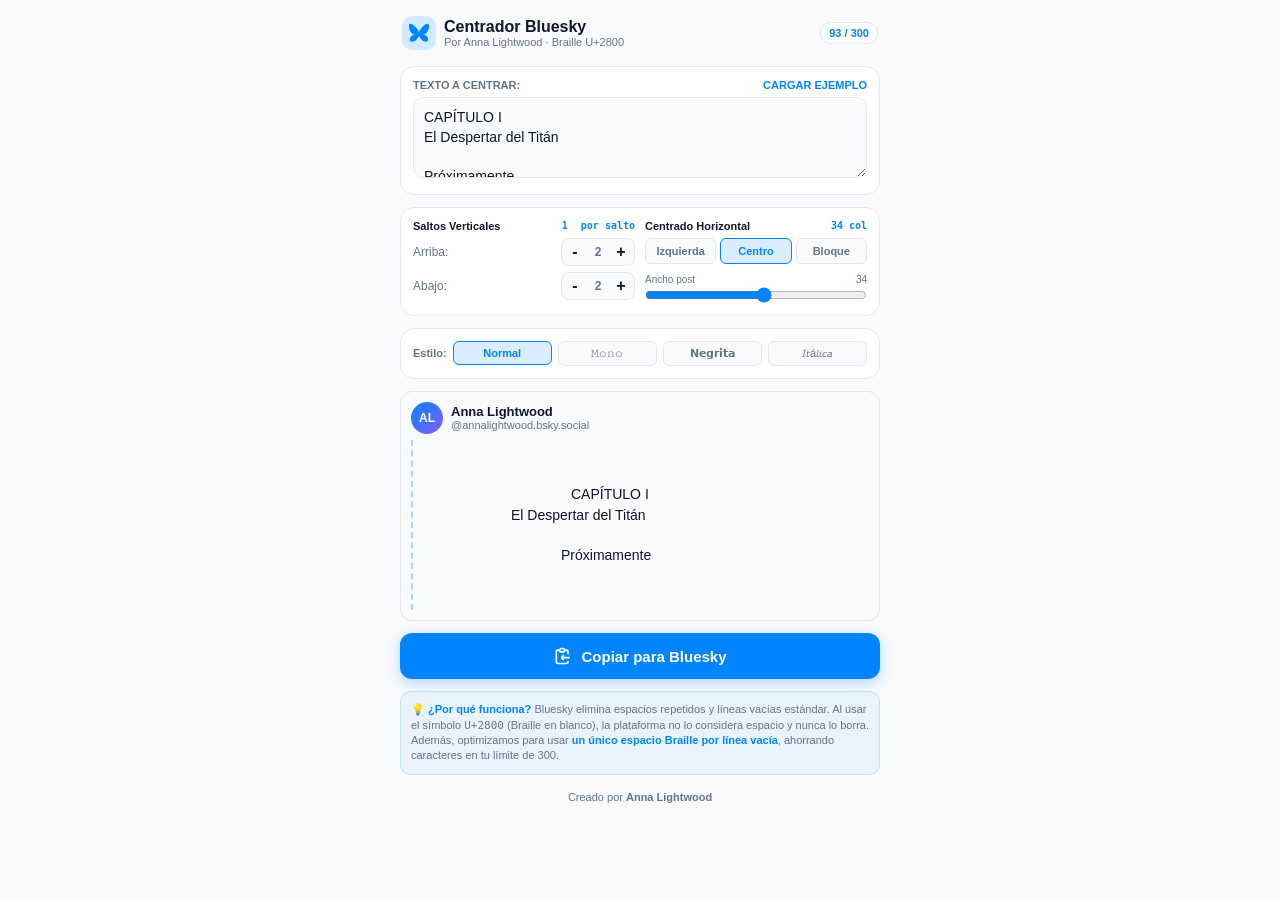
==== pwa/index.html @ 3cefa794 "Set Anna Lightwood as creator in pwa/index.html" ====
<!DOCTYPE html>
<html lang="es">
<head>
  <meta charset="UTF-8">
  <meta name="viewport" content="width=device-width, initial-scale=1.0, maximum-scale=1.0, user-scalable=no">
  <title>Centrador Bluesky - Anna Lightwood</title>
  <link rel="manifest" href="manifest.json">
  <meta name="author" content="Anna Lightwood">
  <meta name="theme-color" content="#0085ff">
  <meta name="apple-mobile-web-app-capable" content="yes">
  <meta name="apple-mobile-web-app-status-bar-style" content="black-translucent">
  <link rel="apple-touch-icon" href="icon192.png">
  <style>
    :root {
      --bg: #0f141c;
      --card: #161e2e;
      --border: #243044;
      --text: #f1f5f9;
      --muted: #94a3b8;
      --primary: #0085ff;
      --primary-active: #006ed6;
      --success: #10b981;
      --warning: #f59e0b;
      --danger: #ef4444;
    }
    @media (prefers-color-scheme: light) {
      :root {
        --bg: #f8fafc;
        --card: #ffffff;
        --border: #e2e8f0;
        --text: #0f172a;
        --muted: #64748b;
        --primary: #0085ff;
        --primary-active: #0070d8;
      }
    }
    * { box-sizing: border-box; margin: 0; padding: 0; }
    body {
      background-color: var(--bg);
      color: var(--text);
      font-family: -apple-system, BlinkMacSystemFont, "Segoe UI", Roboto, Helvetica, Arial, sans-serif;
      min-height: 100vh;
      display: flex;
      flex-direction: column;
      align-items: center;
      padding: 12px;
      user-select: none;
    }
    .app-container {
      width: 100%;
      max-width: 480px;
      display: flex;
      flex-direction: column;
      gap: 12px;
    }
    header {
      display: flex;
      justify-content: space-between;
      align-items: center;
      padding: 4px 2px;
    }
    .header-brand {
      display: flex;
      align-items: center;
      gap: 8px;
    }
    .brand-icon {
      width: 34px;
      height: 34px;
      background: rgba(0, 133, 255, 0.15);
      border-radius: 10px;
      display: flex;
      align-items: center;
      justify-content: center;
    }
    .brand-icon svg { width: 22px; height: 22px; fill: var(--primary); }
    h1 { font-size: 16px; font-weight: 700; }
    .brand-sub { font-size: 11px; color: var(--muted); }
    .badge {
      font-size: 11px;
      font-weight: 700;
      padding: 4px 8px;
      border-radius: 12px;
      background: var(--card);
      border: 1px solid var(--border);
      color: var(--primary);
    }
    .badge.warn { color: var(--warning); border-color: var(--warning); background: rgba(245, 158, 11, 0.1); }
    .badge.error { color: var(--danger); border-color: var(--danger); background: rgba(239, 68, 68, 0.1); }

    /* Cards */
    .card {
      background: var(--card);
      border: 1px solid var(--border);
      border-radius: 14px;
      padding: 12px;
    }
    label.card-label {
      display: flex;
      justify-content: space-between;
      font-size: 11px;
      font-weight: 700;
      text-transform: uppercase;
      color: var(--muted);
      margin-bottom: 6px;
    }
    textarea {
      width: 100%;
      background: var(--bg);
      border: 1px solid var(--border);
      color: var(--text);
      border-radius: 10px;
      padding: 10px;
      font-size: 14px;
      line-height: 1.4;
      font-family: inherit;
      resize: vertical;
      min-height: 70px;
    }
    textarea:focus { outline: none; border-color: var(--primary); }

    /* Grid settings */
    .grid-2 {
      display: grid;
      grid-template-columns: 1fr 1fr;
      gap: 10px;
    }
    .setting-box {
      display: flex;
      flex-direction: column;
      gap: 6px;
    }
    .setting-title {
      font-size: 11px;
      font-weight: 700;
      display: flex;
      justify-content: space-between;
    }
    .setting-title small { font-family: monospace; color: var(--primary); font-size: 10px; }
    .stepper-row {
      display: flex;
      justify-content: space-between;
      align-items: center;
      font-size: 12px;
      color: var(--muted);
    }
    .stepper {
      display: flex;
      align-items: center;
      background: var(--bg);
      border: 1px solid var(--border);
      border-radius: 8px;
    }
    .step-btn {
      width: 26px;
      height: 26px;
      background: none;
      border: none;
      color: var(--text);
      font-size: 16px;
      font-weight: bold;
      cursor: pointer;
    }
    .step-val {
      width: 20px;
      text-align: center;
      font-weight: bold;
      font-size: 12px;
    }
    .button-group {
      display: flex;
      gap: 4px;
    }
    .btn-toggle {
      flex: 1;
      padding: 6px 0;
      background: var(--bg);
      border: 1px solid var(--border);
      color: var(--muted);
      font-size: 11px;
      font-weight: 600;
      border-radius: 6px;
      cursor: pointer;
    }
    .btn-toggle.active {
      background: rgba(0, 133, 255, 0.15);
      border-color: var(--primary);
      color: var(--primary);
    }
    .range-wrap {
      display: flex;
      flex-direction: column;
      gap: 2px;
      margin-top: 4px;
    }
    .range-label {
      display: flex;
      justify-content: space-between;
      font-size: 10px;
      color: var(--muted);
    }
    input[type="range"] {
      width: 100%;
      accent-color: var(--primary);
    }

    /* Style Selector */
    .style-bar {
      display: flex;
      align-items: center;
      justify-content: space-between;
      gap: 6px;
    }
    .pill {
      flex: 1;
      padding: 5px 0;
      background: var(--bg);
      border: 1px solid var(--border);
      color: var(--muted);
      font-size: 11px;
      border-radius: 6px;
      cursor: pointer;
      text-align: center;
    }
    .pill.active {
      background: rgba(0, 133, 255, 0.15);
      border-color: var(--primary);
      color: var(--primary);
      font-weight: 700;
    }

    /* Preview */
    .preview-feed {
      background: var(--bg);
      border: 1px solid var(--border);
      border-radius: 12px;
      padding: 10px;
    }
    .preview-header {
      display: flex;
      align-items: center;
      gap: 8px;
      margin-bottom: 6px;
    }
    .avatar {
      width: 32px;
      height: 32px;
      border-radius: 50%;
      background: linear-gradient(135deg, #0085ff, #8b5cf6);
      color: white;
      font-weight: bold;
      font-size: 12px;
      display: flex;
      align-items: center;
      justify-content: center;
    }
    .user-info .u-name { font-size: 13px; font-weight: 700; }
    .user-info .u-handle { font-size: 11px; color: var(--muted); }
    .post-content {
      white-space: pre-wrap;
      font-size: 14px;
      line-height: 1.45;
      padding: 4px 8px;
      border-left: 2px dashed rgba(0, 133, 255, 0.3);
      min-height: 48px;
      user-select: text;
    }

    /* Primary copy button */
    .btn-copy {
      width: 100%;
      padding: 13px;
      background: var(--primary);
      color: white;
      border: none;
      border-radius: 12px;
      font-size: 15px;
      font-weight: 700;
      display: flex;
      align-items: center;
      justify-content: center;
      gap: 8px;
      cursor: pointer;
      box-shadow: 0 4px 14px rgba(0, 133, 255, 0.3);
      transition: all 0.2s ease;
    }
    .btn-copy:active { transform: scale(0.98); }
    .btn-copy.copied {
      background: var(--success);
      box-shadow: 0 4px 14px rgba(16, 185, 129, 0.3);
    }
    .btn-install {
      display: none;
      width: 100%;
      padding: 8px;
      background: rgba(0, 133, 255, 0.12);
      border: 1px dashed var(--primary);
      color: var(--primary);
      font-size: 12px;
      font-weight: 600;
      border-radius: 8px;
      cursor: pointer;
      text-align: center;
    }

    /* Explanation */
    .tip-box {
      font-size: 11px;
      line-height: 1.4;
      color: var(--muted);
      background: rgba(0, 133, 255, 0.06);
      border: 1px solid rgba(0, 133, 255, 0.15);
      border-radius: 10px;
      padding: 10px;
    }
    .tip-box strong { color: var(--primary); }
    .creator-footer {
      text-align: center;
      font-size: 11px;
      color: var(--muted);
      padding: 4px 0 10px;
    }
  </style>
</head>
<body>
  <div class="app-container">
    <header>
      <div class="header-brand">
        <div class="brand-icon">
          <svg viewBox="0 0 24 24">
            <path d="M12 10.8c-1.087-2.114-4.046-6.053-6.798-7.995C2.566 1.01 1 1.6 1 4.5c0 2.8 1.4 8.8 7.5 9.5-3.8 0-6.5 2-6.5 5 0 2.8 3.5 3.5 6.5 1 2.5-2 3.5-5 3.5-5s1 3 3.5 5c3 2.5 6.5 1.8 6.5-1 0-3-2.7-5-6.5-5 6.1-.7 7.5-6.7 7.5-9.5 0-2.9-1.566-3.49-4.202-1.695C16.046 4.747 13.087 8.686 12 10.8z"/>
          </svg>
        </div>
        <div>
          <h1>Centrador Bluesky</h1>
          <div class="brand-sub">Por Anna Lightwood · Braille U+2800</div>
        </div>
      </div>
      <div id="badge" class="badge">
        <span id="charCount">0</span> / 300
      </div>
    </header>

    <!-- Install PWA prompt -->
    <button id="installBtn" class="btn-install">📱 Instalar como App en tu Móvil</button>

    <!-- Input text -->
    <div class="card">
      <label class="card-label">
        <span>Texto a centrar:</span>
        <span style="cursor:pointer; color:var(--primary);" onclick="loadSample()">Cargar ejemplo</span>
      </label>
      <textarea id="inputText" rows="3" placeholder="Escribe aquí tu texto..."></textarea>
    </div>

    <!-- Controls -->
    <div class="card grid-2">
      <!-- Vertical -->
      <div class="setting-box">
        <div class="setting-title">
          <span>Saltos Verticales</span>
          <small>1⠀ por salto</small>
        </div>
        <div class="stepper-row">
          <span>Arriba:</span>
          <div class="stepper">
            <button class="step-btn" onclick="stepVal('top', -1)">-</button>
            <span id="topVal" class="step-val">2</span>
            <button class="step-btn" onclick="stepVal('top', 1)">+</button>
          </div>
        </div>
        <div class="stepper-row">
          <span>Abajo:</span>
          <div class="stepper">
            <button class="step-btn" onclick="stepVal('bottom', -1)">-</button>
            <span id="bottomVal" class="step-val">2</span>
            <button class="step-btn" onclick="stepVal('bottom', 1)">+</button>
          </div>
        </div>
      </div>

      <!-- Horizontal -->
      <div class="setting-box">
        <div class="setting-title">
          <span>Centrado Horizontal</span>
          <small id="colLabel">34 col</small>
        </div>
        <div class="button-group">
          <button id="btnAlignNone" class="btn-toggle" onclick="setAlign('none')">Izquierda</button>
          <button id="btnAlignCenter" class="btn-toggle active" onclick="setAlign('center')">Centro</button>
          <button id="btnAlignRel" class="btn-toggle" onclick="setAlign('relative')">Bloque</button>
        </div>
        <div class="range-wrap">
          <div class="range-label">
            <span>Ancho post</span>
            <span id="widthDisp">34</span>
          </div>
          <input type="range" id="widthRange" min="20" max="46" value="34" oninput="updateWidth(this.value)">
        </div>
      </div>
    </div>

    <!-- Typography -->
    <div class="card style-bar">
      <span style="font-size:11px; font-weight:700; color:var(--muted);">Estilo:</span>
      <button id="stNormal" class="pill active" onclick="setStyle('normal')">Normal</button>
      <button id="stMono" class="pill" onclick="setStyle('mono')">𝙼𝚘𝚗𝚘</button>
      <button id="stBold" class="pill" onclick="setStyle('bold')">𝗡𝗲𝗴𝗿𝗶𝘁𝗮</button>
      <button id="stItalic" class="pill" onclick="setStyle('italic')">𝘐𝘵á𝘭𝘪𝘤𝘢</button>
    </div>

    <!-- Live Preview -->
    <div class="card preview-feed">
      <div class="preview-header">
        <div class="avatar">AL</div>
        <div class="user-info">
          <div class="u-name">Anna Lightwood</div>
          <div class="u-handle">@annalightwood.bsky.social</div>
        </div>
      </div>
      <div id="previewBox" class="post-content"></div>
    </div>

    <!-- Copy CTA -->
    <button id="copyBtn" class="btn-copy" onclick="copyResult()">
      <svg width="20" height="20" viewBox="0 0 24 24" fill="none" stroke="currentColor" stroke-width="2">
        <path d="M8 5H6a2 2 0 00-2 2v12a2 2 0 002 2h10a2 2 0 002-2v-1M8 5a2 2 0 002 2h2a2 2 0 002-2M8 5a2 2 0 012-2h2a2 2 0 012 2m0 0h2a2 2 0 012 2v3m2 4H10m0 0l3-3m-3 3l3 3"/>
      </svg>
      <span id="copyLabel">Copiar para Bluesky</span>
    </button>

    <!-- Tips -->
    <div class="tip-box">
      <strong>💡 ¿Por qué funciona?</strong> Bluesky elimina espacios repetidos y líneas vacías estándar. Al usar el símbolo <code>U+2800</code> (Braille en blanco), la plataforma no lo considera espacio y nunca lo borra. Además, optimizamos para usar <strong>un único espacio Braille por línea vacía</strong>, ahorrando caracteres en tu límite de 300.
    </div>

    <div class="creator-footer">
      Creado por <strong>Anna Lightwood</strong>
    </div>
  </div>

  <script>
    const BRAILLE = '\u2800';
    let state = {
      top: 2,
      bottom: 2,
      align: 'center',
      width: 34,
      style: 'normal'
    };

    const maps = {
      mono: {
        base: 'abcdefghijklmnopqrstuvwxyzABCDEFGHIJKLMNOPQRSTUVWXYZ0123456789',
        target: '𝚊𝚋𝚌𝚍𝚎𝚏𝚐𝚑𝚒𝚓𝚔𝚕𝚖𝚗𝚘𝚙𝚚𝚛𝚜𝚝𝚞𝚟𝚠𝚡𝚢𝚣𝙰𝙱𝙲𝙳𝙴𝙵𝙶𝙷𝙸𝙹𝙺𝙻𝙼𝙽𝙾𝙿𝚀𝚁𝚂𝚃𝚄𝚅𝚆𝚇𝚈𝚉𝟶𝟷𝟸𝟹𝟺𝟻𝟼𝟽𝟾𝟿'
      },
      bold: {
        base: 'abcdefghijklmnopqrstuvwxyzABCDEFGHIJKLMNOPQRSTUVWXYZ0123456789',
        target: '𝗮𝗯𝗰𝗱𝗲𝗳𝗴𝗵𝗶𝗷𝗸𝗹𝗺𝗻𝗼𝗽𝗾𝗿𝘀𝘁𝘂𝘃𝘄𝘅𝘆𝘇𝗔𝗕𝗖𝗗𝗘𝗙𝗚𝗛𝗜𝗝𝗞𝗟𝗠𝗡𝗢𝗣𝗤𝗥𝗦𝗧𝗨𝗩𝗪𝗫𝗬𝗭𝟬𝟭𝟮𝟯𝟰𝟱𝟲𝟳𝟴𝟵'
      },
      italic: {
        base: 'abcdefghijklmnopqrstuvwxyzABCDEFGHIJKLMNOPQRSTUVWXYZ',
        target: '𝘢𝘣𝘤𝘥𝘦𝚏𝚐𝘩𝘪𝘫𝘬𝘭𝘮𝘯𝘰𝘱𝘲𝘳𝘴𝘵𝘶𝘷𝘸𝘹𝘺𝘻𝘈𝘉𝘊𝘋𝘌𝘍𝘎𝘏𝘐𝘑𝘒𝘓𝘔𝘕𝘖𝗤𝘙𝘚𝘛𝘜𝘝𝘞𝘟𝘠𝘡'
      }
    };

    function convert(text, s) {
      if (s === 'normal' || !maps[s]) return text;
      const m = maps[s];
      const b = Array.from(m.base);
      const t = Array.from(m.target);
      const dict = {};
      b.forEach((char, i) => dict[char] = t[i]);
      return Array.from(text).map(c => dict[c] || c).join('');
    }

    function visualLen(l) {
      let w = 0;
      for (const ch of l) {
        if ('iljt1.,:;!\'|'.includes(ch)) w += 0.5;
        else if ('WMm@%#QO'.includes(ch)) w += 1.35;
        else if (ch === ' ' || ch === BRAILLE) w += 0.8;
        else w += 1.0;
      }
      return w;
    }

    function generate() {
      const raw = document.getElementById('inputText').value;
      if (!raw.trim()) return '';

      const lines = raw.split('\n');
      const styled = lines.map(l => convert(l, state.style));

      let res = [];
      if (state.align === 'none') {
        res = styled;
      } else if (state.align === 'relative') {
        const max = Math.max(...styled.map(l => visualLen(l)));
        res = styled.map(l => {
          if (!l.trim()) return '';
          const diff = Math.max(0, (max - visualLen(l)) / 2);
          return BRAILLE.repeat(Math.round(diff / 0.8)) + l;
        });
      } else {
        res = styled.map(l => {
          if (!l.trim()) return '';
          const diff = Math.max(0, (state.width - visualLen(l)) / 2);
          return BRAILLE.repeat(Math.round(diff / 0.8)) + l;
        });
      }

      const topStr = state.top > 0 ? (BRAILLE + '\n').repeat(state.top) : '';
      const botStr = state.bottom > 0 ? ('\n' + BRAILLE).repeat(state.bottom) : '';
      return topStr + res.join('\n') + botStr;
    }

    function render() {
      const out = generate();
      const p = document.getElementById('previewBox');
      p.textContent = out || '(Escribe tu texto arriba para previsualizar)';
      p.style.opacity = out ? '1' : '0.5';

      const count = Array.from(out).length;
      const countEl = document.getElementById('charCount');
      const badge = document.getElementById('badge');
      countEl.textContent = count;

      if (count > 300) {
        badge.className = 'badge error';
      } else if (count > 260) {
        badge.className = 'badge warn';
      } else {
        badge.className = 'badge';
      }
    }

    function stepVal(type, delta) {
      if (type === 'top') {
        state.top = Math.max(0, Math.min(8, state.top + delta));
        document.getElementById('topVal').textContent = state.top;
      } else {
        state.bottom = Math.max(0, Math.min(8, state.bottom + delta));
        document.getElementById('bottomVal').textContent = state.bottom;
      }
      render();
    }

    function setAlign(mode) {
      state.align = mode;
      ['btnAlignNone', 'btnAlignCenter', 'btnAlignRel'].forEach(id => {
        document.getElementById(id).classList.remove('active');
      });
      const act = mode === 'none' ? 'btnAlignNone' : (mode === 'center' ? 'btnAlignCenter' : 'btnAlignRel');
      document.getElementById(act).classList.add('active');
      render();
    }

    function updateWidth(v) {
      state.width = parseInt(v, 10);
      document.getElementById('colLabel').textContent = `${v} col`;
      document.getElementById('widthDisp').textContent = v;
      render();
    }

    function setStyle(s) {
      state.style = s;
      ['stNormal', 'stMono', 'stBold', 'stItalic'].forEach(id => {
        document.getElementById(id).classList.remove('active');
      });
      const cur = s === 'normal' ? 'stNormal' : (s === 'mono' ? 'stMono' : (s === 'bold' ? 'stBold' : 'stItalic'));
      document.getElementById(cur).classList.add('active');
      render();
    }

    function loadSample() {
      document.getElementById('inputText').value = "CAPÍTULO I\nEl Despertar del Titán\n\nPróximamente";
      render();
    }

    function copyResult() {
      const text = generate();
      if (!text) return;

      if (navigator.vibrate) {
        navigator.vibrate(40);
      }

      navigator.clipboard.writeText(text).then(() => {
        const btn = document.getElementById('copyBtn');
        const lbl = document.getElementById('copyLabel');
        const old = lbl.textContent;
        lbl.textContent = '¡Copiado con éxito!';
        btn.classList.add('copied');
        setTimeout(() => {
          lbl.textContent = old;
          btn.classList.remove('copied');
        }, 1800);
      }).catch(() => {
        alert('Copiado!');
      });
    }

    document.getElementById('inputText').addEventListener('input', render);

    // PWA Service Worker Registration
    if ('serviceWorker' in navigator) {
      navigator.serviceWorker.register('sw.js').catch(console.error);
    }

    // PWA install banner
    let deferredPrompt;
    window.addEventListener('beforeinstallprompt', (e) => {
      e.preventDefault();
      deferredPrompt = e;
      const btn = document.getElementById('installBtn');
      btn.style.display = 'block';
      btn.addEventListener('click', () => {
        deferredPrompt.prompt();
        deferredPrompt.userChoice.then(() => {
          btn.style.display = 'none';
          deferredPrompt = null;
        });
      });
    });

    loadSample();
  </script>
</body>
</html>
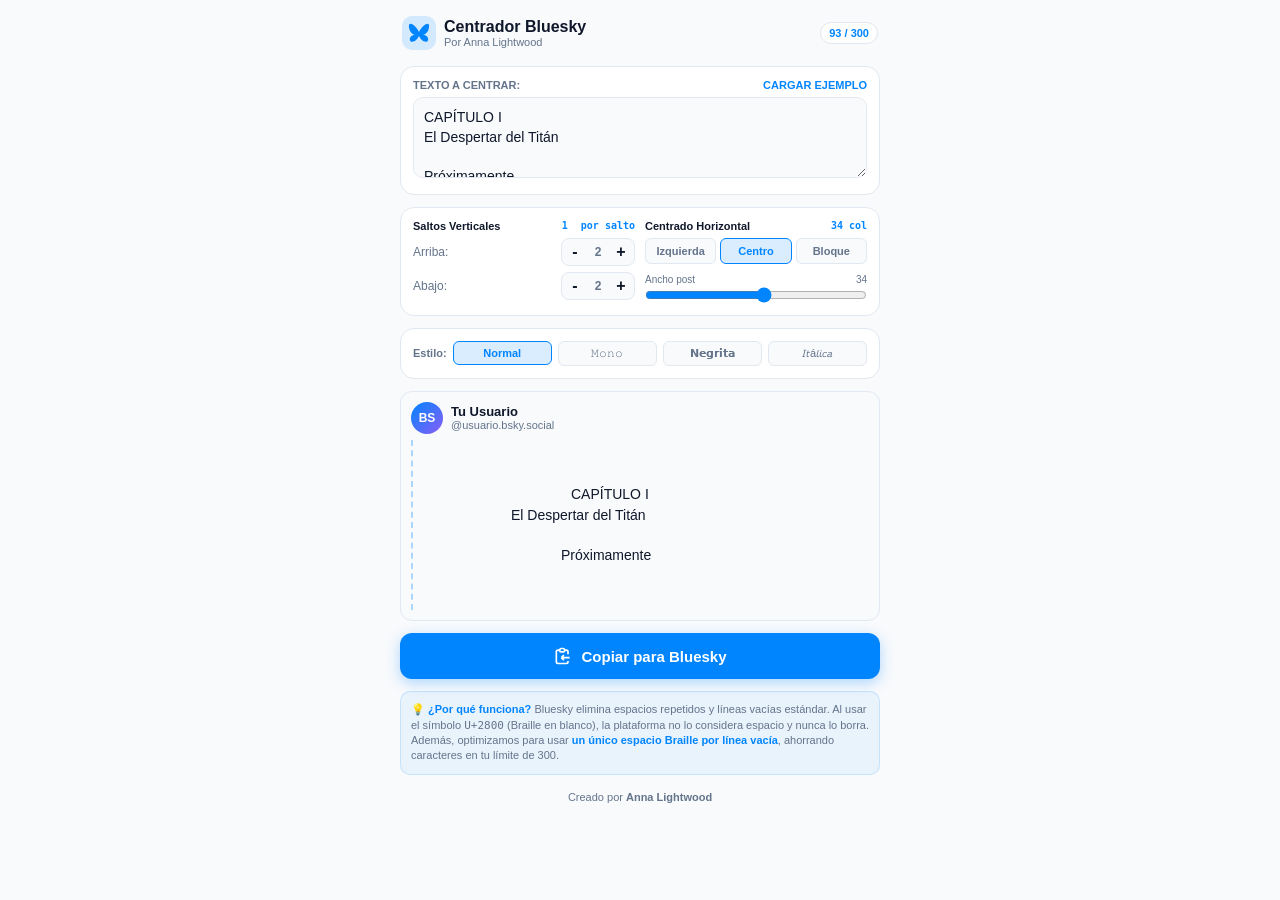
==== commit cb88743c: "Clean subtitles and revert mockup user to default in pwa/index.html" ====
--- a/pwa/index.html
+++ b/pwa/index.html
@@ -333,7 +333,7 @@
         </div>
         <div>
           <h1>Centrador Bluesky</h1>
-          <div class="brand-sub">Por Anna Lightwood · Braille U+2800</div>
+          <div class="brand-sub">Por Anna Lightwood</div>
         </div>
       </div>
       <div id="badge" class="badge">
@@ -412,10 +412,10 @@
     <!-- Live Preview -->
     <div class="card preview-feed">
       <div class="preview-header">
-        <div class="avatar">AL</div>
+        <div class="avatar">BS</div>
         <div class="user-info">
-          <div class="u-name">Anna Lightwood</div>
-          <div class="u-handle">@annalightwood.bsky.social</div>
+          <div class="u-name">Tu Usuario</div>
+          <div class="u-handle">@usuario.bsky.social</div>
         </div>
       </div>
       <div id="previewBox" class="post-content"></div>
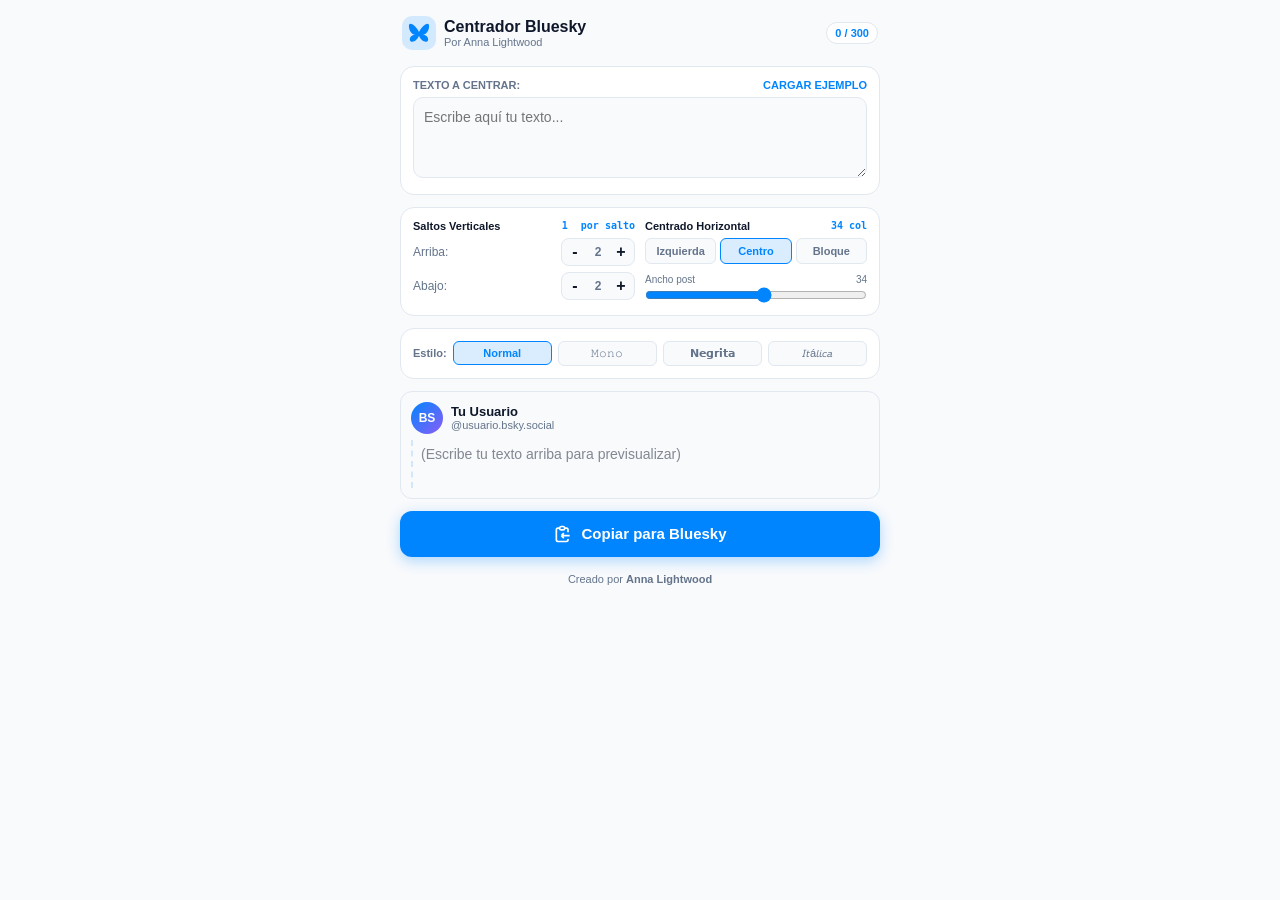
==== commit 27dbf2e0: "Remove tip box and make sample on-demand in pwa/index.html" ====
--- a/pwa/index.html
+++ b/pwa/index.html
@@ -429,10 +429,7 @@
       <span id="copyLabel">Copiar para Bluesky</span>
     </button>
 
-    <!-- Tips -->
-    <div class="tip-box">
-      <strong>💡 ¿Por qué funciona?</strong> Bluesky elimina espacios repetidos y líneas vacías estándar. Al usar el símbolo <code>U+2800</code> (Braille en blanco), la plataforma no lo considera espacio y nunca lo borra. Además, optimizamos para usar <strong>un único espacio Braille por línea vacía</strong>, ahorrando caracteres en tu límite de 300.
-    </div>
+
 
     <div class="creator-footer">
       Creado por <strong>Anna Lightwood</strong>
@@ -624,7 +621,7 @@
       });
     });
 
-    loadSample();
+    render();
   </script>
 </body>
 </html>
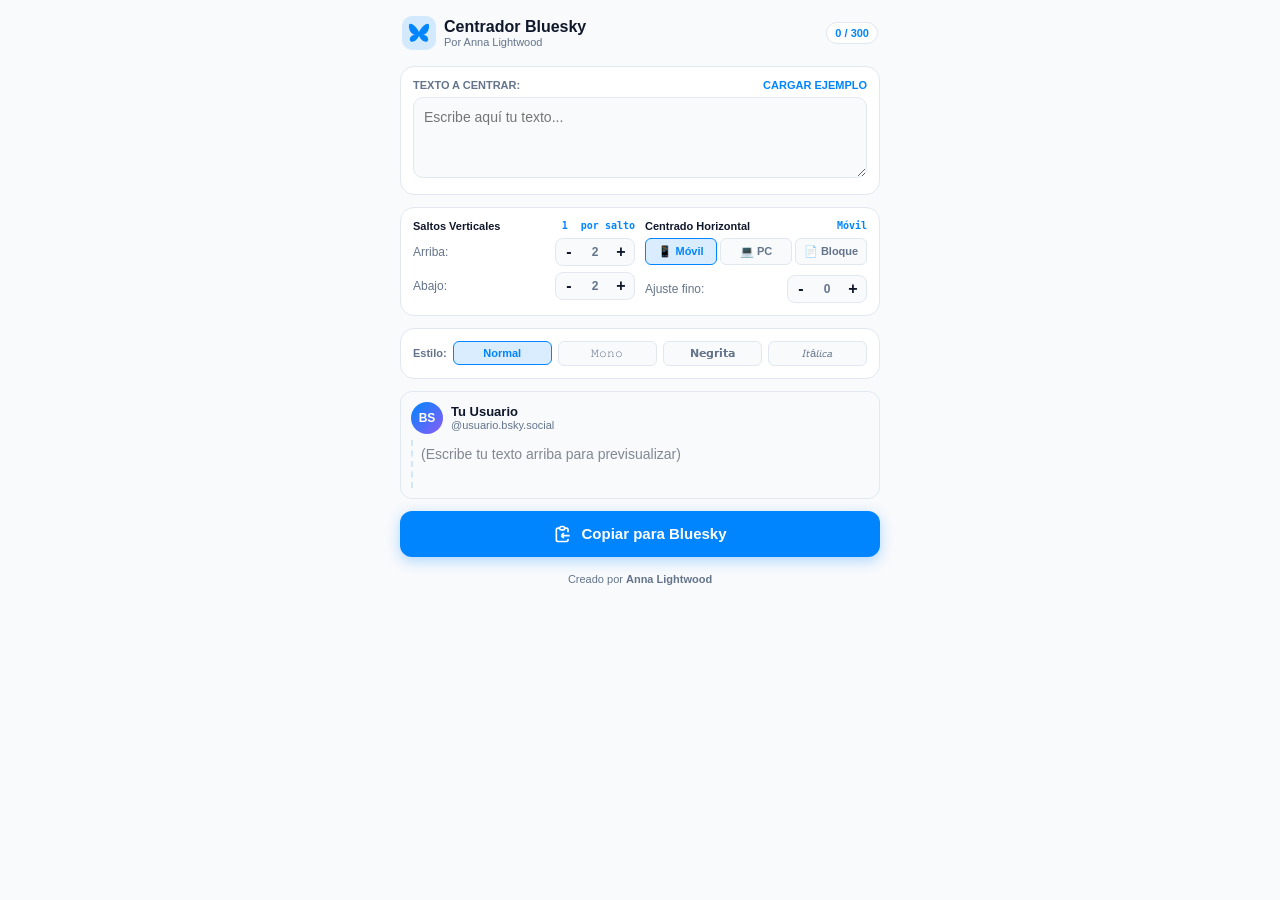
==== commit 2d7c1ae5: "Recalibrate centering engine with Canvas pixel metrics in pwa/index.html" ====
--- a/pwa/index.html
+++ b/pwa/index.html
@@ -162,14 +162,14 @@
       cursor: pointer;
     }
     .step-val {
-      width: 20px;
+      width: 26px;
       text-align: center;
       font-weight: bold;
       font-size: 12px;
     }
     .button-group {
       display: flex;
-      gap: 4px;
+      gap: 3px;
     }
     .btn-toggle {
       flex: 1;
@@ -186,22 +186,6 @@
       background: rgba(0, 133, 255, 0.15);
       border-color: var(--primary);
       color: var(--primary);
-    }
-    .range-wrap {
-      display: flex;
-      flex-direction: column;
-      gap: 2px;
-      margin-top: 4px;
-    }
-    .range-label {
-      display: flex;
-      justify-content: space-between;
-      font-size: 10px;
-      color: var(--muted);
-    }
-    input[type="range"] {
-      width: 100%;
-      accent-color: var(--primary);
     }
 
     /* Style Selector */
@@ -302,18 +286,6 @@
       cursor: pointer;
       text-align: center;
     }
-
-    /* Explanation */
-    .tip-box {
-      font-size: 11px;
-      line-height: 1.4;
-      color: var(--muted);
-      background: rgba(0, 133, 255, 0.06);
-      border: 1px solid rgba(0, 133, 255, 0.15);
-      border-radius: 10px;
-      padding: 10px;
-    }
-    .tip-box strong { color: var(--primary); }
     .creator-footer {
       text-align: center;
       font-size: 11px;
@@ -348,7 +320,7 @@
     <div class="card">
       <label class="card-label">
         <span>Texto a centrar:</span>
-        <span style="cursor:pointer; color:var(--primary);" onclick="loadSample()">Cargar ejemplo</span>
+        <span style="cursor:pointer; color:var(--primary); font-weight:600;" onclick="loadSample()">Cargar ejemplo</span>
       </label>
       <textarea id="inputText" rows="3" placeholder="Escribe aquí tu texto..."></textarea>
     </div>
@@ -383,19 +355,20 @@
       <div class="setting-box">
         <div class="setting-title">
           <span>Centrado Horizontal</span>
-          <small id="colLabel">34 col</small>
+          <small id="modeDisp">Móvil</small>
         </div>
         <div class="button-group">
-          <button id="btnAlignNone" class="btn-toggle" onclick="setAlign('none')">Izquierda</button>
-          <button id="btnAlignCenter" class="btn-toggle active" onclick="setAlign('center')">Centro</button>
-          <button id="btnAlignRel" class="btn-toggle" onclick="setAlign('relative')">Bloque</button>
-        </div>
-        <div class="range-wrap">
-          <div class="range-label">
-            <span>Ancho post</span>
-            <span id="widthDisp">34</span>
+          <button id="btnMobile" class="btn-toggle active" onclick="setMode('mobile')">📱 Móvil</button>
+          <button id="btnPC" class="btn-toggle" onclick="setMode('pc')">💻 PC</button>
+          <button id="btnBlock" class="btn-toggle" onclick="setMode('block')">📄 Bloque</button>
+        </div>
+        <div class="stepper-row" style="margin-top:4px;">
+          <span>Ajuste fino:</span>
+          <div class="stepper">
+            <button class="step-btn" onclick="stepNudge(-1)">-</button>
+            <span id="nudgeDisp" class="step-val">0</span>
+            <button class="step-btn" onclick="stepNudge(1)">+</button>
           </div>
-          <input type="range" id="widthRange" min="20" max="46" value="34" oninput="updateWidth(this.value)">
         </div>
       </div>
     </div>
@@ -429,8 +402,6 @@
       <span id="copyLabel">Copiar para Bluesky</span>
     </button>
 
-
-
     <div class="creator-footer">
       Creado por <strong>Anna Lightwood</strong>
     </div>
@@ -438,11 +409,23 @@
 
   <script>
     const BRAILLE = '\u2800';
+
+    // Canvas exact pixel measuring
+    const canvas = document.createElement('canvas');
+    const ctx = canvas.getContext('2d');
+    ctx.font = '15px -apple-system, BlinkMacSystemFont, "Segoe UI", Roboto, Helvetica, Arial, sans-serif';
+
+    function getPxWidth(text) {
+      return ctx.measureText(text).width;
+    }
+
+    const BRAILLE_PX = ctx.measureText(BRAILLE).width || 10.0;
+
     let state = {
       top: 2,
       bottom: 2,
-      align: 'center',
-      width: 34,
+      mode: 'mobile', // 'mobile' | 'pc' | 'block'
+      nudge: 0,
       style: 'normal'
     };
 
@@ -453,11 +436,11 @@
       },
       bold: {
         base: 'abcdefghijklmnopqrstuvwxyzABCDEFGHIJKLMNOPQRSTUVWXYZ0123456789',
-        target: '𝗮𝗯𝗰𝗱𝗲𝗳𝗴𝗵𝗶𝗷𝗸𝗹𝗺𝗻𝗼𝗽𝗾𝗿𝘀𝘁𝘂𝘃𝘄𝘅𝘆𝘇𝗔𝗕𝗖𝗗𝗘𝗙𝗚𝗛𝗜𝗝𝗞𝗟𝗠𝗡𝗢𝗣𝗤𝗥𝗦𝗧𝗨𝗩𝗪𝗫𝗬𝗭𝟬𝟭𝟮𝟯𝟰𝟱𝟲𝟳𝟴𝟵'
+        target: '𝗮𝗯𝗰𝗱𝗲𝗳𝗴𝗵𝗶𝗷𝗸𝗹𝗺𝗻𝗼𝗽𝗾𝗿𝘀𝘁𝘂𝘃𝘄𝘅𝘆𝘇𝗔𝗕𝗖𝗗𝙴𝗙𝗚𝗛𝗜𝗝𝗞𝗟𝗠𝗡𝗢𝗣𝗤𝗥𝗦𝗧𝗨𝗩𝗪𝗫𝗬𝗭𝟬𝟭𝟮𝟯𝟰𝟱𝟲𝟳𝟴𝟵'
       },
       italic: {
         base: 'abcdefghijklmnopqrstuvwxyzABCDEFGHIJKLMNOPQRSTUVWXYZ',
-        target: '𝘢𝘣𝘤𝘥𝘦𝚏𝚐𝘩𝘪𝘫𝘬𝘭𝘮𝘯𝘰𝘱𝘲𝘳𝘴𝘵𝘶𝘷𝘸𝘹𝘺𝘻𝘈𝘉𝘊𝘋𝘌𝘍𝘎𝘏𝘐𝘑𝘒𝘓𝘔𝘕𝘖𝗤𝘙𝘚𝘛𝘜𝘝𝘞𝘟𝘠𝘡'
+        target: '𝘢𝘣𝘤𝘥𝚎𝚏𝚐𝘩𝘪𝘫𝚔𝘭𝘮𝘯𝘰𝚙𝘲𝘳𝘴𝘵𝘶𝚟𝘸𝘹𝘺𝘻𝘈𝘉𝘊𝘋𝘌𝘍𝘎𝘏𝘐𝘑𝘒𝘓𝘔𝕎𝗤𝘙𝘚𝘛𝘜𝘝𝘞𝘟𝘠𝘡'
       }
     };
 
@@ -471,17 +454,6 @@
       return Array.from(text).map(c => dict[c] || c).join('');
     }
 
-    function visualLen(l) {
-      let w = 0;
-      for (const ch of l) {
-        if ('iljt1.,:;!\'|'.includes(ch)) w += 0.5;
-        else if ('WMm@%#QO'.includes(ch)) w += 1.35;
-        else if (ch === ' ' || ch === BRAILLE) w += 0.8;
-        else w += 1.0;
-      }
-      return w;
-    }
-
     function generate() {
       const raw = document.getElementById('inputText').value;
       if (!raw.trim()) return '';
@@ -490,20 +462,23 @@
       const styled = lines.map(l => convert(l, state.style));
 
       let res = [];
-      if (state.align === 'none') {
-        res = styled;
-      } else if (state.align === 'relative') {
-        const max = Math.max(...styled.map(l => visualLen(l)));
+      if (state.mode === 'block') {
+        const maxPx = Math.max(...styled.map(l => getPxWidth(l)));
         res = styled.map(l => {
           if (!l.trim()) return '';
-          const diff = Math.max(0, (max - visualLen(l)) / 2);
-          return BRAILLE.repeat(Math.round(diff / 0.8)) + l;
+          const linePx = getPxWidth(l);
+          const diffPx = Math.max(0, (maxPx - linePx) / 2);
+          const count = Math.max(0, Math.round(diffPx / BRAILLE_PX) + state.nudge);
+          return BRAILLE.repeat(count) + l;
         });
       } else {
+        const targetPx = state.mode === 'pc' ? 520 : 320;
         res = styled.map(l => {
           if (!l.trim()) return '';
-          const diff = Math.max(0, (state.width - visualLen(l)) / 2);
-          return BRAILLE.repeat(Math.round(diff / 0.8)) + l;
+          const linePx = getPxWidth(l);
+          const diffPx = Math.max(0, (targetPx - linePx) / 2);
+          const count = Math.max(0, Math.round(diffPx / BRAILLE_PX) + state.nudge);
+          return BRAILLE.repeat(count) + l;
         });
       }
 
@@ -543,20 +518,20 @@
       render();
     }
 
-    function setAlign(mode) {
-      state.align = mode;
-      ['btnAlignNone', 'btnAlignCenter', 'btnAlignRel'].forEach(id => {
+    function setMode(mode) {
+      state.mode = mode;
+      ['btnMobile', 'btnPC', 'btnBlock'].forEach(id => {
         document.getElementById(id).classList.remove('active');
       });
-      const act = mode === 'none' ? 'btnAlignNone' : (mode === 'center' ? 'btnAlignCenter' : 'btnAlignRel');
-      document.getElementById(act).classList.add('active');
+      const actId = mode === 'mobile' ? 'btnMobile' : (mode === 'pc' ? 'btnPC' : 'btnBlock');
+      document.getElementById(actId).classList.add('active');
+      document.getElementById('modeDisp').textContent = mode === 'mobile' ? 'Móvil' : (mode === 'pc' ? 'PC' : 'Bloque');
       render();
     }
 
-    function updateWidth(v) {
-      state.width = parseInt(v, 10);
-      document.getElementById('colLabel').textContent = `${v} col`;
-      document.getElementById('widthDisp').textContent = v;
+    function stepNudge(delta) {
+      state.nudge = Math.max(-10, Math.min(15, state.nudge + delta));
+      document.getElementById('nudgeDisp').textContent = state.nudge > 0 ? `+${state.nudge}` : state.nudge;
       render();
     }
 
@@ -621,6 +596,7 @@
       });
     });
 
+    // Start with empty input
     render();
   </script>
 </body>
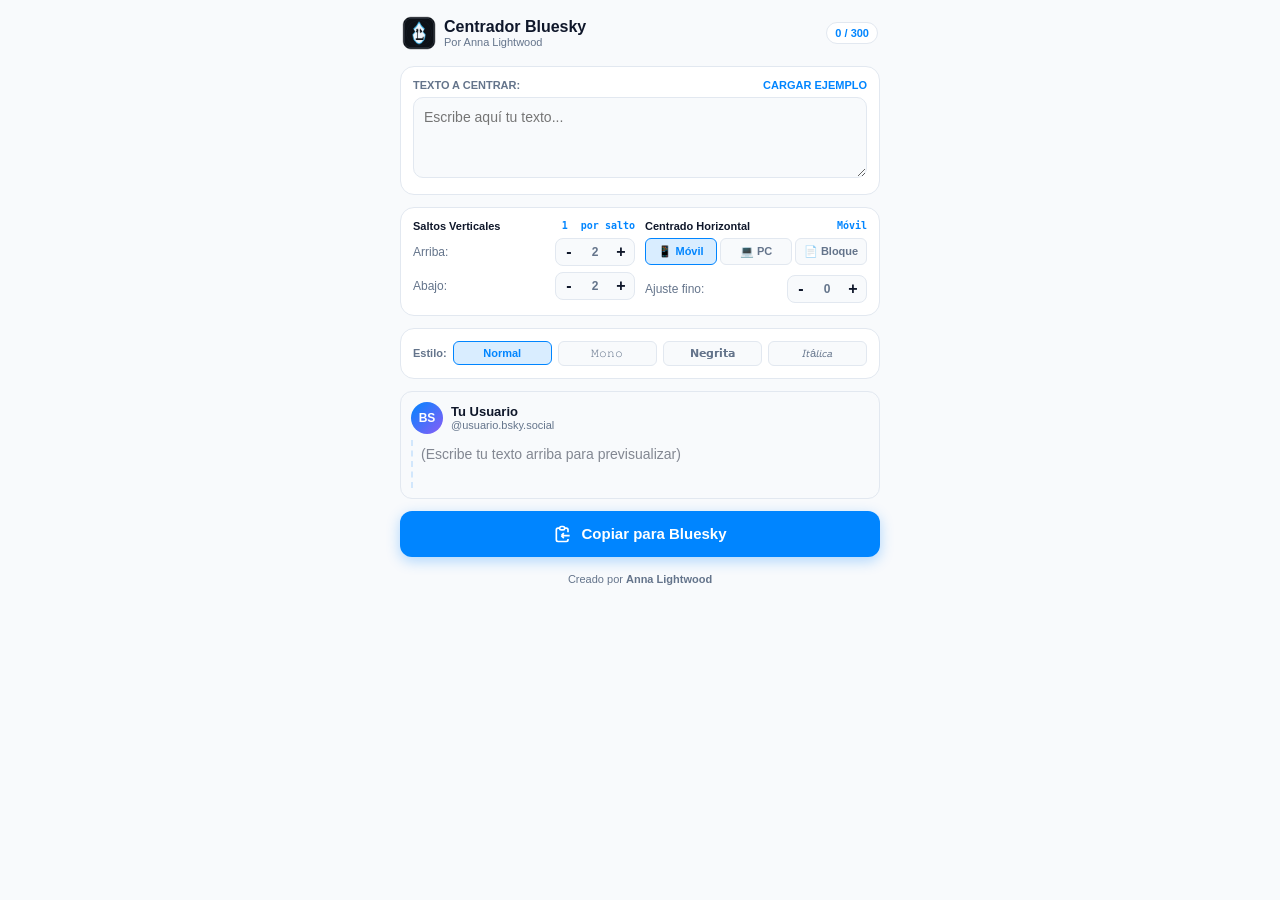
==== commit a7b8c7a2: "Update Lightwood family crest and centered engine in pwa/index.html" ====
--- a/pwa/index.html
+++ b/pwa/index.html
@@ -298,10 +298,8 @@
   <div class="app-container">
     <header>
       <div class="header-brand">
-        <div class="brand-icon">
-          <svg viewBox="0 0 24 24">
-            <path d="M12 10.8c-1.087-2.114-4.046-6.053-6.798-7.995C2.566 1.01 1 1.6 1 4.5c0 2.8 1.4 8.8 7.5 9.5-3.8 0-6.5 2-6.5 5 0 2.8 3.5 3.5 6.5 1 2.5-2 3.5-5 3.5-5s1 3 3.5 5c3 2.5 6.5 1.8 6.5-1 0-3-2.7-5-6.5-5 6.1-.7 7.5-6.7 7.5-9.5 0-2.9-1.566-3.49-4.202-1.695C16.046 4.747 13.087 8.686 12 10.8z"/>
-          </svg>
+        <div class="brand-icon" style="background:transparent; padding:0;">
+          <img src="icon192.png" alt="Lightwood" style="width:34px; height:34px; border-radius:8px; object-fit:contain;">
         </div>
         <div>
           <h1>Centrador Bluesky</h1>
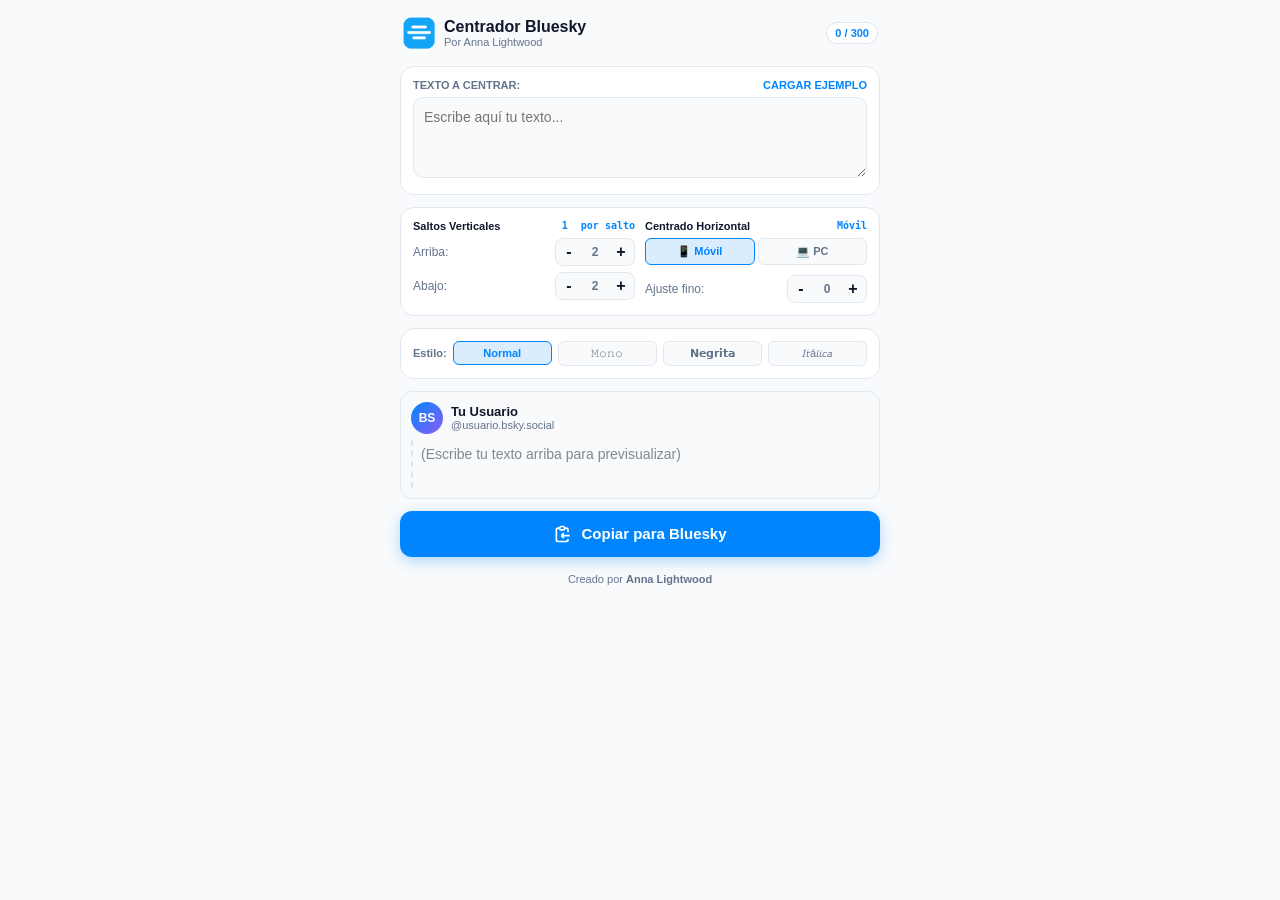
==== commit 4fa7793d: "Restaurar icono original y simplificar alineación a Móvil y PC (v1.0.5) Creado por Anna Lightwood." ====
--- a/pwa/index.html
+++ b/pwa/index.html
@@ -358,7 +358,6 @@
         <div class="button-group">
           <button id="btnMobile" class="btn-toggle active" onclick="setMode('mobile')">📱 Móvil</button>
           <button id="btnPC" class="btn-toggle" onclick="setMode('pc')">💻 PC</button>
-          <button id="btnBlock" class="btn-toggle" onclick="setMode('block')">📄 Bloque</button>
         </div>
         <div class="stepper-row" style="margin-top:4px;">
           <span>Ajuste fino:</span>
@@ -459,26 +458,14 @@
       const lines = raw.split('\n');
       const styled = lines.map(l => convert(l, state.style));
 
-      let res = [];
-      if (state.mode === 'block') {
-        const maxPx = Math.max(...styled.map(l => getPxWidth(l)));
-        res = styled.map(l => {
-          if (!l.trim()) return '';
-          const linePx = getPxWidth(l);
-          const diffPx = Math.max(0, (maxPx - linePx) / 2);
-          const count = Math.max(0, Math.round(diffPx / BRAILLE_PX) + state.nudge);
-          return BRAILLE.repeat(count) + l;
-        });
-      } else {
-        const targetPx = state.mode === 'pc' ? 520 : 320;
-        res = styled.map(l => {
-          if (!l.trim()) return '';
-          const linePx = getPxWidth(l);
-          const diffPx = Math.max(0, (targetPx - linePx) / 2);
-          const count = Math.max(0, Math.round(diffPx / BRAILLE_PX) + state.nudge);
-          return BRAILLE.repeat(count) + l;
-        });
-      }
+      const targetPx = state.mode === 'pc' ? 520 : 320;
+      let res = styled.map(l => {
+        if (!l.trim()) return '';
+        const linePx = getPxWidth(l);
+        const diffPx = Math.max(0, (targetPx - linePx) / 2);
+        const count = Math.max(0, Math.round(diffPx / BRAILLE_PX) + state.nudge);
+        return BRAILLE.repeat(count) + l;
+      });
 
       const topStr = state.top > 0 ? (BRAILLE + '\n').repeat(state.top) : '';
       const botStr = state.bottom > 0 ? ('\n' + BRAILLE).repeat(state.bottom) : '';
@@ -518,12 +505,12 @@
 
     function setMode(mode) {
       state.mode = mode;
-      ['btnMobile', 'btnPC', 'btnBlock'].forEach(id => {
+      ['btnMobile', 'btnPC'].forEach(id => {
         document.getElementById(id).classList.remove('active');
       });
-      const actId = mode === 'mobile' ? 'btnMobile' : (mode === 'pc' ? 'btnPC' : 'btnBlock');
+      const actId = mode === 'mobile' ? 'btnMobile' : 'btnPC';
       document.getElementById(actId).classList.add('active');
-      document.getElementById('modeDisp').textContent = mode === 'mobile' ? 'Móvil' : (mode === 'pc' ? 'PC' : 'Bloque');
+      document.getElementById('modeDisp').textContent = mode === 'mobile' ? 'Móvil' : 'PC';
       render();
     }
 
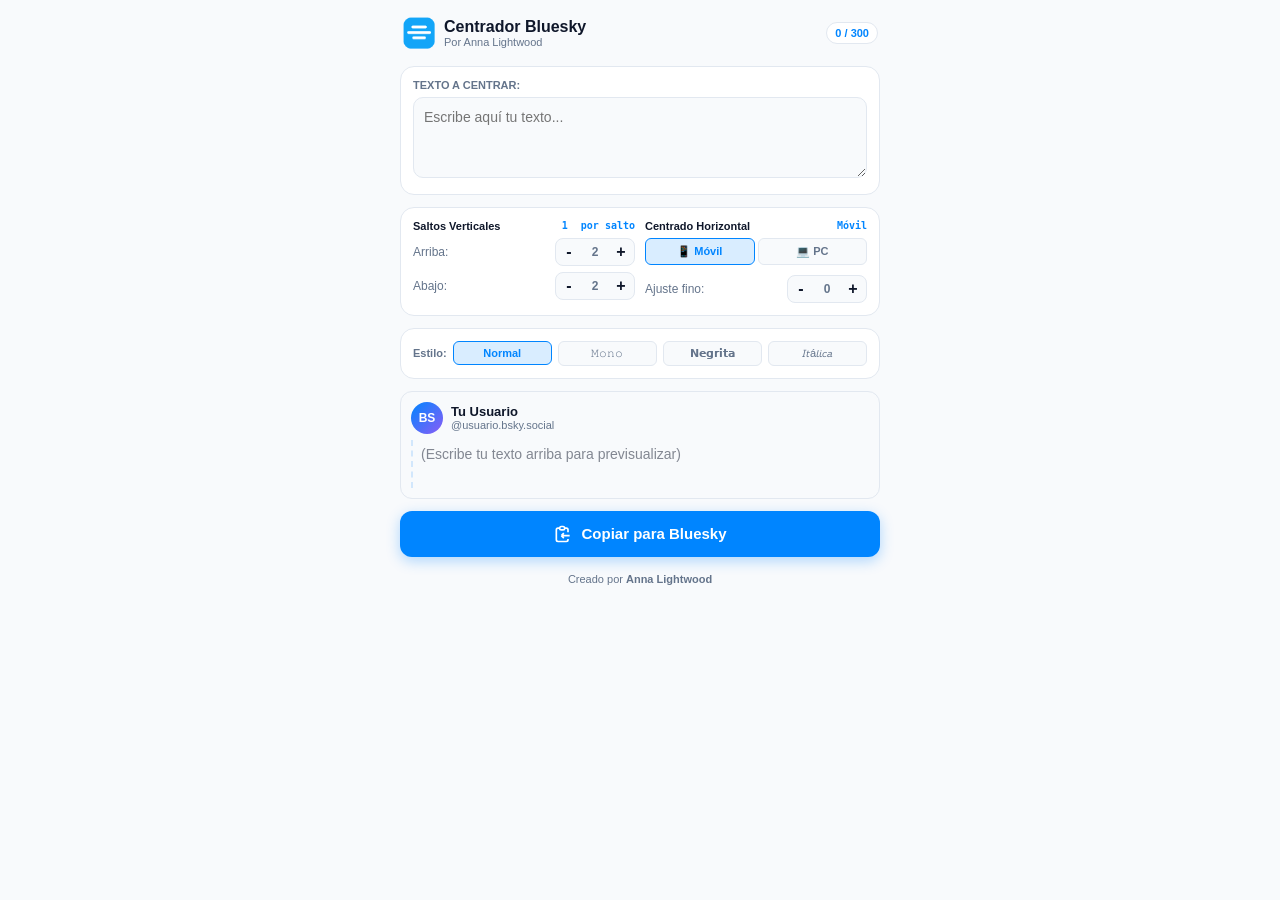
==== commit 12e47d87: "Eliminar opción 'Cargar ejemplo' de app y extensión (v1.0.6) Creado por Anna Lightwood." ====
--- a/pwa/index.html
+++ b/pwa/index.html
@@ -318,7 +318,6 @@
     <div class="card">
       <label class="card-label">
         <span>Texto a centrar:</span>
-        <span style="cursor:pointer; color:var(--primary); font-weight:600;" onclick="loadSample()">Cargar ejemplo</span>
       </label>
       <textarea id="inputText" rows="3" placeholder="Escribe aquí tu texto..."></textarea>
     </div>
@@ -530,10 +529,6 @@
       render();
     }
 
-    function loadSample() {
-      document.getElementById('inputText').value = "CAPÍTULO I\nEl Despertar del Titán\n\nPróximamente";
-      render();
-    }
 
     function copyResult() {
       const text = generate();
